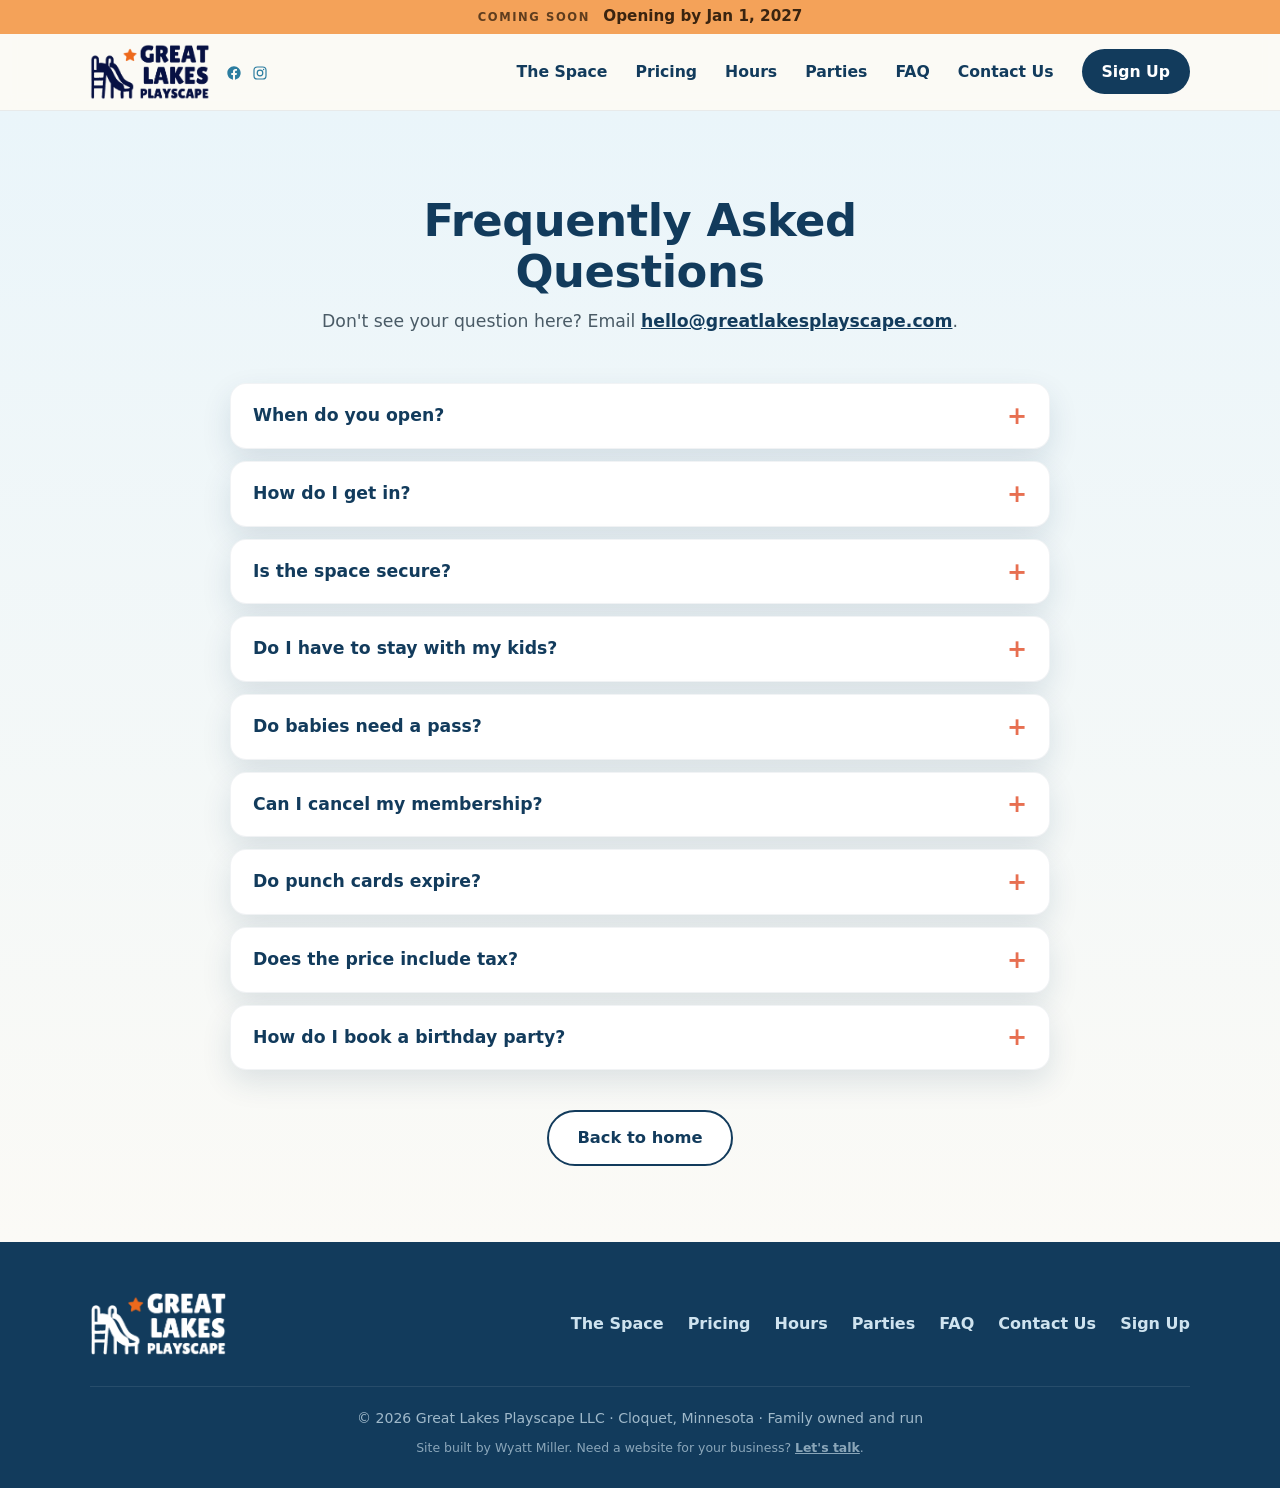
==== faq/index.html @ 1889af56 "Rename FAQ heading to Frequently Asked Questions and drop the label" ====
<!DOCTYPE html>
<html lang="en">
<head>
<meta charset="UTF-8">
<meta name="viewport" content="width=device-width, initial-scale=1.0">
<title>FAQ | Great Lakes Playscape, Cloquet MN</title>
<meta name="description" content="Common questions about Great Lakes Playscape in Cloquet, MN: hours, memberships, day passes, waivers and parties.">

<link rel="icon" type="image/png" sizes="32x32" href="../images/favicon-32.png?v=2">
<link rel="icon" type="image/png" sizes="16x16" href="../images/favicon-16.png?v=2">
<link rel="apple-touch-icon" href="../images/apple-touch-icon.png?v=2">

<meta property="og:type" content="website">
<meta property="og:title" content="FAQ | Great Lakes Playscape">
<meta property="og:description" content="Common questions about Great Lakes Playscape in Cloquet, MN.">
<meta property="og:image" content="https://greatlakesplayscape.com/images/og-image.png">
<meta property="og:url" content="https://greatlakesplayscape.com/faq/">

<link rel="stylesheet" href="../styles.css?v=20261122d">
</head>
<body>

<!-- ============ HEADER ============ -->
<header>
  <div class="opening-bar"><span>Coming soon</span> Opening by Jan 1, 2027</div>
  <div class="wrap nav">
    <div class="brand-group">
      <a href="../" class="brand">
        <img class="logo" src="../images/logo.png" alt="Great Lakes Playscape" width="586" height="274">
      </a>
      <div class="header-social" aria-label="Follow us on social media">
        <a href="https://www.facebook.com/share/1ABTPfkHhx/" aria-label="Facebook" target="_blank" rel="noopener">
          <svg viewBox="0 0 24 24" width="16" height="16" fill="currentColor" aria-hidden="true"><path d="M22 12.06C22 6.5 17.52 2 12 2S2 6.5 2 12.06c0 5.02 3.66 9.18 8.44 9.94v-7.03H7.9v-2.91h2.54V9.85c0-2.51 1.49-3.9 3.77-3.9 1.09 0 2.24.2 2.24.2v2.46h-1.26c-1.24 0-1.63.77-1.63 1.56v1.88h2.78l-.44 2.91h-2.34V22c4.78-.76 8.44-4.92 8.44-9.94Z"/></svg>
        </a>
        <a href="https://www.instagram.com/greatlakesplayscape/" aria-label="Instagram" target="_blank" rel="noopener">
          <svg viewBox="0 0 24 24" width="16" height="16" fill="none" stroke="currentColor" stroke-width="1.8" aria-hidden="true"><rect x="3" y="3" width="18" height="18" rx="5"/><circle cx="12" cy="12" r="4.2"/><circle cx="17.4" cy="6.6" r="1.1" fill="currentColor" stroke="none"/></svg>
        </a>
      </div>
    </div>
    <nav class="nav-links" id="navLinks">
      <a href="../#play">The Space</a>
      <a href="../#pricing">Pricing</a>
      <a href="../#hours">Hours</a>
      <a href="../parties/">Parties</a>
      <a href="./" aria-current="page">FAQ</a>
      <a href="../#visit">Contact Us</a>
      <a href="../#join" class="cta">Sign Up</a>
    </nav>
    <button class="nav-toggle" id="navToggle" aria-label="Menu">☰</button>
  </div>
</header>

<!-- ============ FAQ ============ -->
<!-- Placeholder: answers below only use details already on the site. Add, edit or remove questions as needed. -->
<section id="faq">
  <div class="wrap faq-wrap">
    <div class="section-head">
      <h1>Frequently Asked Questions</h1>
      <p>Don't see your question here? Email <a href="mailto:hello@greatlakesplayscape.com">hello@greatlakesplayscape.com</a>.</p>
    </div>

    <div class="faq-list">
      <details>
        <summary>When do you open?</summary>
        <p>We're opening by January 1, 2027. Once we're open, hours are 8 AM to 8 PM every day.</p>
      </details>
      <details>
        <summary>How do I get in?</summary>
        <p>Sign up online, sign the waiver, and pay for a membership or pass. Then you unlock the front door with the GymMaster app.</p>
      </details>
      <details>
        <summary>Is the space secure?</summary>
        <p>Yes. The front door stays locked, and only people who have signed our waiver and paid for a membership or pass can unlock it with the GymMaster app. Door access is just for your household, and the space has high-end security cameras. Every kid also has to be with a parent or guardian the whole time, and one adult can bring up to four kids.</p>
      </details>
      <details>
        <summary>Do I have to stay with my kids?</summary>
        <p>Yes. A parent or guardian has to supervise their kids the whole time.</p>
      </details>
      <details>
        <summary>Do babies need a pass?</summary>
        <p>Infants under 1 play free with a paid sibling.</p>
      </details>
      <details>
        <summary>Can I cancel my membership?</summary>
        <p>Yes, anytime. Cancel in the GymMaster app or member portal, or email us. It ends at the end of your current billing period.</p>
      </details>
      <details>
        <summary>Do punch cards expire?</summary>
        <p>No. Punch card visits never expire.</p>
      </details>
      <details>
        <summary>Does the price include tax?</summary>
        <p>Yes. All prices on the site include sales tax.</p>
      </details>
      <details>
        <summary>How do I book a birthday party?</summary>
        <p>Email <a href="mailto:hello@greatlakesplayscape.com">hello@greatlakesplayscape.com</a> to check dates and book. See the <a href="../parties/">party packages</a> for what's included.</p>
      </details>
    </div>

    <div class="party-back">
      <a href="../" class="btn btn-outline">Back to home</a>
    </div>
  </div>
</section>

<!-- ============ FOOTER ============ -->
<footer>
  <div class="wrap">
    <div class="foot-grid">
      <div class="foot-brand">
        <img src="../images/logo-white.png" alt="Great Lakes Playscape" width="586" height="274">
      </div>
      <div class="foot-links">
        <a href="../#play">The Space</a>
        <a href="../#pricing">Pricing</a>
        <a href="../#hours">Hours</a>
        <a href="../parties/">Parties</a>
        <a href="./">FAQ</a>
        <a href="../#visit">Contact Us</a>
        <a href="../#join">Sign Up</a>
      </div>
    </div>
    <div class="foot-bottom">
      © 2026 Great Lakes Playscape LLC · Cloquet, Minnesota · Family owned and run
      <div class="foot-credit">Site built by Wyatt Miller. Need a website for your business? <a href="mailto:wyattmiller19@gmail.com">Let's talk</a>.</div>
    </div>
  </div>
</footer>

<script src="../script.js"></script>
</body>
</html>
---- styles.css ----
/* ---------- Design tokens ---------- */
:root{
  --deep:#123B5C;      /* Lake Superior deep blue */
  --wave:#2C7DA0;      /* mid lake blue */
  --sky:#A9D6E5;       /* pale sky */
  --sand:#F2E8CF;      /* beach sand */
  --sun:#F4A259;       /* warm sun / play orange */
  --coral:#E76F51;     /* playful accent */
  --leaf:#5B8C5A;      /* pine green */
  --ink:#1C2B36;       /* text */
  --paper:#FBFAF6;     /* background */
  --white:#ffffff;
  --radius:22px;
  --shadow:0 12px 30px rgba(18,59,92,0.12);
  --font:'Trebuchet MS','Segoe UI',system-ui,-apple-system,sans-serif;
}
*{box-sizing:border-box;margin:0;padding:0}
html{scroll-behavior:smooth}
body{font-family:var(--font);color:var(--ink);background:var(--paper);line-height:1.6;-webkit-font-smoothing:antialiased}
h1,h2,h3{line-height:1.15;font-weight:800;letter-spacing:-0.01em}
a{color:inherit}
img{max-width:100%;display:block}
.wrap{width:min(1100px,92%);margin-inline:auto}
.btn{display:inline-block;padding:15px 30px;border-radius:999px;font-weight:800;text-decoration:none;transition:transform .15s ease,box-shadow .15s ease;font-size:1.02rem;border:none;cursor:pointer}
.btn:hover{transform:translateY(-2px)}
.btn-sun{background:var(--sun);color:#3a2410;box-shadow:0 8px 20px rgba(244,162,89,.4)}
.btn-coral{background:var(--coral);color:#fff;box-shadow:0 8px 20px rgba(231,111,81,.4)}
.btn-outline{background:#fff;color:var(--deep);border:2px solid var(--deep);padding:13px 28px}
.btn-ghost{background:transparent;color:#fff;border:2px solid rgba(255,255,255,.7)}
.eyebrow{text-transform:uppercase;letter-spacing:.18em;font-size:.8rem;font-weight:800;color:var(--wave)}

/* ---------- Header ---------- */
header{position:sticky;top:0;z-index:50;background:rgba(251,250,246,.9);backdrop-filter:blur(8px);border-bottom:1px solid rgba(18,59,92,.08)}
.opening-bar{background:var(--sun);color:#3a2410;text-align:center;font-weight:800;font-size:.95rem;padding:7px 12px;line-height:1.3}
.opening-bar span{text-transform:uppercase;letter-spacing:.14em;font-size:.72rem;margin-right:8px;opacity:.8}
.nav{display:flex;align-items:center;justify-content:space-between;padding:10px 0}
.brand-group{display:flex;align-items:center;gap:16px}
.brand{display:flex;align-items:center;gap:12px;font-weight:800;font-size:1.15rem;color:var(--deep);text-decoration:none}
.brand .logo{height:56px;width:auto;flex:none}
.header-social{display:flex;gap:10px;margin-top:3px}
.header-social a{color:var(--wave);display:flex}
.header-social a:hover{color:var(--deep)}
.nav-links{display:flex;gap:28px;align-items:center}
.nav-links a{text-decoration:none;font-weight:700;color:var(--deep);font-size:.98rem}
.nav-links a.cta{background:var(--deep);color:#fff;padding:10px 20px;border-radius:999px}
.nav-toggle{display:none;background:none;border:none;font-size:1.6rem;color:var(--deep);cursor:pointer}
@media(max-width:1080px){
  .nav-links{display:none}
  .nav-toggle{display:block}
  .nav-links.open{display:flex;position:absolute;top:100%;margin-top:6px;right:4%;left:4%;flex-direction:column;background:#fff;padding:18px;border-radius:18px;box-shadow:var(--shadow);gap:16px}
}

/* ---------- Hero ---------- */
.hero{position:relative;background:linear-gradient(160deg,rgba(18,59,92,.78),rgba(44,125,160,.6) 70%,rgba(58,148,184,.55)),url(images/photos/hero.jpg) center 60%/cover;color:#fff;overflow:hidden;padding:70px 0 130px}
.hero .wrap{position:relative;z-index:2}
.hero-grid{display:grid;grid-template-columns:minmax(0,1fr) auto;gap:48px;align-items:center}
.hero-main{max-width:720px}
.hero-hours{background:rgba(255,255,255,.14);border:1px solid rgba(255,255,255,.35);backdrop-filter:blur(6px);border-radius:var(--radius);padding:24px 28px;text-align:center;min-width:240px;max-width:280px;scroll-margin-top:100px}
.hero-hours-label{text-transform:uppercase;letter-spacing:.18em;font-size:.78rem;font-weight:800;color:var(--sky)}
.hero-hours-days{font-weight:800;font-size:1.05rem;margin-top:8px}
.hero-hours-time{font-size:2rem;font-weight:800;line-height:1.15;color:var(--sun);margin:2px 0 10px}
.hero-hours p{font-size:.92rem;opacity:.9;margin:0}
@media(max-width:860px){
  .hero-grid{grid-template-columns:1fr;gap:32px}
  .hero-hours{max-width:none;justify-self:stretch}
}
.hero .eyebrow{color:var(--sky)}
.hero h1{font-size:clamp(2.3rem,6vw,3.9rem);margin:14px 0 18px}
.hero p.lede{font-size:1.2rem;max-width:560px;opacity:.95}
.hero .cta-row{margin-top:32px;display:flex;gap:14px;flex-wrap:wrap}
.badge{display:inline-flex;align-items:center;gap:8px;background:rgba(255,255,255,.15);border:1px solid rgba(255,255,255,.3);padding:8px 16px;border-radius:999px;font-weight:700;font-size:.9rem}
/* waves at bottom of hero */
.hero .waves{position:absolute;bottom:-1px;left:0;width:100%;z-index:1;line-height:0}
/* floating shapes */
.float{position:absolute;border-radius:50%;opacity:.18;z-index:1}
.float.a{width:180px;height:180px;background:var(--sun);top:-40px;right:-30px}
.float.b{width:120px;height:120px;background:var(--coral);top:120px;right:120px;opacity:.14}
.float.c{width:90px;height:90px;background:var(--sky);bottom:130px;left:-20px;opacity:.2}

/* ---------- Sections ---------- */
section{padding:76px 0}

/* ---------- Sale ---------- */
.badge-sale{color:#fff;text-decoration:none;background:var(--coral);border-color:var(--coral);box-shadow:0 6px 18px rgba(231,111,81,.35)}
.badge-sale:hover{filter:brightness(1.06)}
#sale{padding:40px 0 10px}
.sale-card{display:grid;grid-template-columns:1fr;gap:32px;align-items:center;background:linear-gradient(135deg,var(--deep),var(--wave));color:#fff;border-radius:var(--radius);padding:40px;box-shadow:var(--shadow)}
.sale-card:has(.sale-graphic){grid-template-columns:minmax(0,1fr) minmax(0,1.1fr)}
.sale-graphic-link{display:block}
.sale-graphic{width:100%;height:auto;border-radius:16px;box-shadow:0 10px 28px rgba(0,0,0,.25)}
.sale-text .eyebrow{color:var(--sun)}
.sale-text h2{font-size:clamp(2rem,4vw,2.8rem);margin:8px 0 12px}
.sale-text p{font-size:1.1rem;opacity:.95;margin-bottom:22px;max-width:560px}
.sale-text p.sale-fine{font-size:.9rem;opacity:.8;margin:18px 0 0}
@media(max-width:760px){
  .sale-card,.sale-card:has(.sale-graphic){grid-template-columns:1fr;padding:28px 22px}
}
.section-head{text-align:center;max-width:640px;margin:0 auto 48px}
.section-head h2{font-size:clamp(1.8rem,4vw,2.6rem);color:var(--deep);margin:10px 0}
.section-head p{color:#4a5b66;font-size:1.08rem}

/* Features */
.features{display:grid;grid-template-columns:repeat(auto-fit,minmax(240px,1fr));gap:24px}
/* Five cards: 3 + 2 on desktop, 2 + 2 + 1 (last one full width) on tablets */
@media(min-width:900px){
  .features{grid-template-columns:repeat(6,1fr)}
  .features .card{grid-column:span 2}
  .features .card:nth-child(n+4){grid-column:span 3}
  .features .card:nth-child(n+4) .card-photo{height:200px}
}
/* Keep the rocking chair's top in frame instead of cropping to the middle */
.card-photo.photo-top{object-position:center 40%}
@media(min-width:600px) and (max-width:899px){
  .features{grid-template-columns:repeat(2,1fr)}
  .features .card:last-child{grid-column:span 2}
}
.card{background:#fff;border-radius:var(--radius);padding:32px 28px;box-shadow:var(--shadow);border:1px solid rgba(18,59,92,.05);transition:transform .18s ease;overflow:hidden}
.card:hover{transform:translateY(-4px)}
.card-photo{width:calc(100% + 56px);max-width:none;height:150px;object-fit:cover;display:block;margin:-32px -28px 18px -28px}
.card h3{font-size:1.25rem;color:var(--deep);margin-bottom:8px}
.card p{color:#51616c}
.card-link{display:inline-block;margin-top:14px;padding:9px 18px;border-radius:999px;background:var(--coral);color:#fff;font-weight:800;font-size:.92rem;text-decoration:none;transition:transform .15s ease}
.card-link:hover{transform:translateY(-2px)}
#parties{scroll-margin-top:70px}

/* About / Our Story */
.about-flex{max-width:760px;text-align:center}
.about-flex h2{color:var(--deep);font-size:clamp(1.8rem,4vw,2.4rem);margin:10px 0 14px}
.about-flex p{color:#4a5b66;font-size:1.08rem}

/* Pricing */
#pricing{background:linear-gradient(180deg,var(--sand),#f7f1e0)}
.price-grid{display:grid;grid-template-columns:repeat(auto-fit,minmax(260px,1fr));gap:26px;align-items:stretch}
.price-card{background:#fff;border-radius:var(--radius);padding:34px 30px;box-shadow:var(--shadow);display:flex;flex-direction:column;position:relative;border:2px solid transparent}
.price-card.featured{border-color:var(--sun)}
.price-card .tag{position:absolute;top:-14px;left:50%;transform:translateX(-50%);background:var(--sun);color:#3a2410;font-weight:800;font-size:.78rem;padding:6px 16px;border-radius:999px;text-transform:uppercase;letter-spacing:.05em}
.price-card h3{color:var(--deep);font-size:1.4rem;margin-bottom:6px}
.price-card .sub{color:#7a8892;font-size:.95rem;margin-bottom:18px}
.price-list{list-style:none;display:flex;flex-direction:column;gap:12px;margin-bottom:8px}
.price-list li{display:flex;justify-content:space-between;align-items:baseline;padding-bottom:12px;border-bottom:1px dashed rgba(18,59,92,.14)}
.price-list li:last-child{border-bottom:none}
.price-list .amt{font-weight:800;color:var(--coral);font-size:1.15rem;white-space:nowrap}
.price-fine{margin-top:auto;padding-top:14px;color:#7a8892;font-size:.88rem;line-height:1.5}
.price-cta{text-align:center;margin-top:22px;scroll-margin-top:100px}
.price-cta-row{display:flex;gap:14px;justify-content:center;flex-wrap:wrap}
.price-cta p{color:#7a8892;font-size:.88rem;margin:12px auto 0;max-width:460px}
.price-note{text-align:center;color:#7a8892;margin-top:26px;font-size:.95rem}


/* Parties band */
#parties{background:linear-gradient(160deg,#D6ECF6,#BFE0EE);color:var(--deep)}
.party-flex{display:grid;grid-template-columns:1.2fr 1fr;gap:40px;align-items:center}
.party-flex h2,.party-flex h1{font-size:clamp(1.8rem,4vw,2.6rem)}
.party-back{text-align:center;margin-top:40px}
.party-flex p{font-size:1.1rem;color:#34505f;margin:14px 0 24px}
.party-card{background:#fff;border-radius:var(--radius);padding:30px;box-shadow:var(--shadow)}
.party-photo{width:100%;height:170px;object-fit:cover;display:block;border-radius:14px;margin-bottom:20px}
.party-card .row{display:grid;grid-template-columns:1fr auto auto;gap:18px;align-items:baseline;padding:12px 0;border-bottom:1px solid rgba(18,59,92,.12);font-weight:700}
.party-card .row span:not(:first-child){text-align:right;min-width:4.5em}
.party-card .row small{display:block;font-weight:600;font-size:.82rem;color:#5b6f7b}
.party-card .row-head{padding-top:0;font-size:.8rem;text-transform:uppercase;letter-spacing:.08em;color:var(--wave)}
.party-card .row:last-child{border-bottom:none}
.party-ctas{display:flex;gap:12px;flex-wrap:wrap}
.party-flex .party-fine{font-size:.92rem;color:#4a6371;margin:18px 0 0}
.party-fine a{color:var(--deep);font-weight:700}
.party-packages{display:grid;grid-template-columns:1fr 1fr;gap:24px;margin-top:40px}
.package{background:#fff;border-radius:var(--radius);padding:26px 28px;box-shadow:var(--shadow);color:var(--ink)}
.package h3{font-size:1.35rem;color:var(--deep)}
.package .package-sub{display:inline-block;margin:6px 0 14px;background:var(--sky);color:var(--deep);font-weight:800;font-size:.9rem;padding:3px 12px;border-radius:999px}
.package ul{list-style:none;display:grid;gap:8px}
.package li{position:relative;padding-left:24px}
.package li::before{content:"★";position:absolute;left:0;color:var(--sun)}
@media(max-width:720px){.party-flex,.party-packages{grid-template-columns:1fr}}

/* Visit / location */
.visit-grid{display:grid;grid-template-columns:1fr 1fr;gap:40px;align-items:center}
.visit-grid h2{color:var(--deep);font-size:clamp(1.8rem,4vw,2.4rem);margin-bottom:16px}
.visit-info{list-style:none;display:flex;flex-direction:column;gap:16px}
.visit-info li{display:flex;gap:14px;align-items:flex-start}
.visit-info .ico{font-size:1.4rem;flex:none;width:40px;height:40px;background:var(--sky);border-radius:12px;display:grid;place-items:center}
.visit-info strong{color:var(--deep);display:block}
/* Contact links under "Get in touch": one per line, each with its own small icon */
.visit-info .visit-contacts{list-style:none;display:flex;flex-direction:column;gap:6px;margin-top:2px}
.visit-info .visit-contacts li{display:block}
.visit-contacts a{display:inline-flex;align-items:center;gap:8px}
.visit-contacts svg{flex:none}
.map-card{background:#fff;border-radius:var(--radius);box-shadow:var(--shadow);overflow:hidden;height:320px;border:1px solid rgba(18,59,92,.06)}
.map-card iframe{display:block}
@media(max-width:720px){.visit-grid{grid-template-columns:1fr}}

/* Footer */
footer{background:var(--deep);color:#cfe3ef;padding:50px 0 30px}
.foot-grid{display:flex;justify-content:space-between;gap:30px;flex-wrap:wrap;align-items:center}
.foot-brand{display:flex;align-items:center}
.foot-brand img{height:64px;width:auto}
.foot-links{display:flex;gap:24px;flex-wrap:wrap}
.foot-links a{text-decoration:none;color:#cfe3ef;font-weight:600}
.foot-links a:hover{color:#fff}
.foot-bottom{margin-top:30px;padding-top:20px;border-top:1px solid rgba(255,255,255,.12);font-size:.88rem;opacity:.75;text-align:center}
.foot-credit{margin-top:8px;font-size:.78rem;opacity:.85}
.foot-credit a{color:#cfe3ef;font-weight:600}
.foot-credit a:hover{color:#fff}

/* ---------- Gift voucher page (/gift) ---------- */
.gift-home-link{font-weight:700;color:var(--deep);text-decoration:none}
.gift-home-link:hover{text-decoration:underline}
.gift-hero{background:linear-gradient(160deg,var(--deep),var(--wave));color:#fff;text-align:center;padding:64px 0 56px}
.gift-hero .eyebrow{color:var(--sky)}
.gift-hero h1{font-size:clamp(2rem,5vw,3rem);margin:12px auto 14px;max-width:720px}
.gift-hero p{font-size:1.15rem;opacity:.95;max-width:560px;margin-inline:auto}

.gift-steps{list-style:none;display:grid;grid-template-columns:repeat(auto-fit,minmax(240px,1fr));gap:24px;margin-bottom:56px}
.gift-steps li{display:flex;gap:16px;align-items:flex-start;background:#fff;border-radius:var(--radius);padding:26px 24px;box-shadow:var(--shadow)}
.step-num{flex:none;width:40px;height:40px;border-radius:50%;background:var(--sun);color:#3a2410;font-weight:800;display:grid;place-items:center;font-size:1.1rem}
.gift-steps h2{font-size:1.2rem;color:var(--deep);margin-bottom:6px}
.gift-steps p{color:#51616c}

.gift-redeem{text-align:center}
.gift-redeem > h2{color:var(--deep);font-size:clamp(1.6rem,4vw,2.2rem);margin-bottom:24px}
.gift-redeem-grid{display:grid;grid-template-columns:repeat(auto-fit,minmax(260px,1fr));gap:24px;text-align:left}
.gift-redeem-card{background:#fff;border-radius:var(--radius);padding:30px 28px;box-shadow:var(--shadow);display:flex;flex-direction:column;gap:10px}
.gift-redeem-card h3{color:var(--deep);font-size:1.3rem}
.gift-redeem-sub{color:var(--coral);font-weight:800}
.gift-redeem-card p{color:#51616c}
.gift-redeem-card .btn{margin-top:auto;align-self:flex-start}
.gift-fine{color:#7a8892;font-size:.95rem;margin-top:24px}

.gift-print-section{background:linear-gradient(180deg,var(--sand),#f7f1e0)}
.gift-card{max-width:560px;margin:0 auto;background:#fff;border:3px dashed var(--sun);border-radius:var(--radius);padding:34px 32px;text-align:center}
.gift-card-logo{height:72px;width:auto;margin:0 auto 10px}
.gift-card-kicker{text-transform:uppercase;letter-spacing:.18em;font-size:.8rem;font-weight:800;color:var(--coral)}
.gift-card-title{font-size:1.5rem;font-weight:800;color:var(--deep);margin:4px 0 22px}
.gift-card-fields{display:flex;flex-direction:column;gap:18px;text-align:left;margin-bottom:22px}
.gift-card-field{display:flex;align-items:flex-end;gap:10px;font-weight:700;color:var(--deep)}
.gift-card-field span:first-child{flex:none}
.gift-card-field .line{flex:1;border-bottom:2px solid rgba(18,59,92,.35);height:1.4em}
.gift-card-redeem{background:var(--paper);border-radius:14px;padding:14px 16px;color:var(--ink);font-size:.95rem}
.gift-card-foot{margin-top:16px;color:#7a8892;font-size:.82rem}
.gift-print-row{text-align:center;margin-top:26px}

/* Printing from /gift prints only the gift card */
@media print{
  .gift-page header,.gift-page .gift-hero,.gift-page .gift-steps-section,.gift-page footer,
  .gift-page .gift-print-section .section-head,.gift-page .gift-print-row{display:none}
  .gift-page .gift-print-section{background:none;padding:0}
  .gift-page .gift-card{border-color:#999;box-shadow:none}
}

/* ---------- FAQ page ---------- */
#faq{background:linear-gradient(180deg,#EAF5FA,var(--paper))}
.faq-wrap{max-width:820px}
#faq .section-head h1{font-size:clamp(2rem,5vw,2.8rem);color:var(--deep);margin:8px 0 10px}
#faq .section-head a{color:var(--deep);font-weight:700}
.faq-list{display:grid;gap:12px;margin-top:28px}
.faq-list details{background:#fff;border-radius:16px;box-shadow:var(--shadow);border:1px solid rgba(18,59,92,.06)}
.faq-list summary{cursor:pointer;list-style:none;padding:18px 52px 18px 22px;font-weight:800;color:var(--deep);font-size:1.08rem;position:relative}
.faq-list summary::-webkit-details-marker{display:none}
.faq-list summary::after{content:"+";position:absolute;right:22px;top:50%;transform:translateY(-50%);font-size:1.5rem;color:var(--coral);line-height:1}
.faq-list details[open] summary::after{content:"\2212"}
.faq-list details p{padding:0 22px 20px;color:#51616c}
.faq-list details p a{color:var(--deep);font-weight:700}
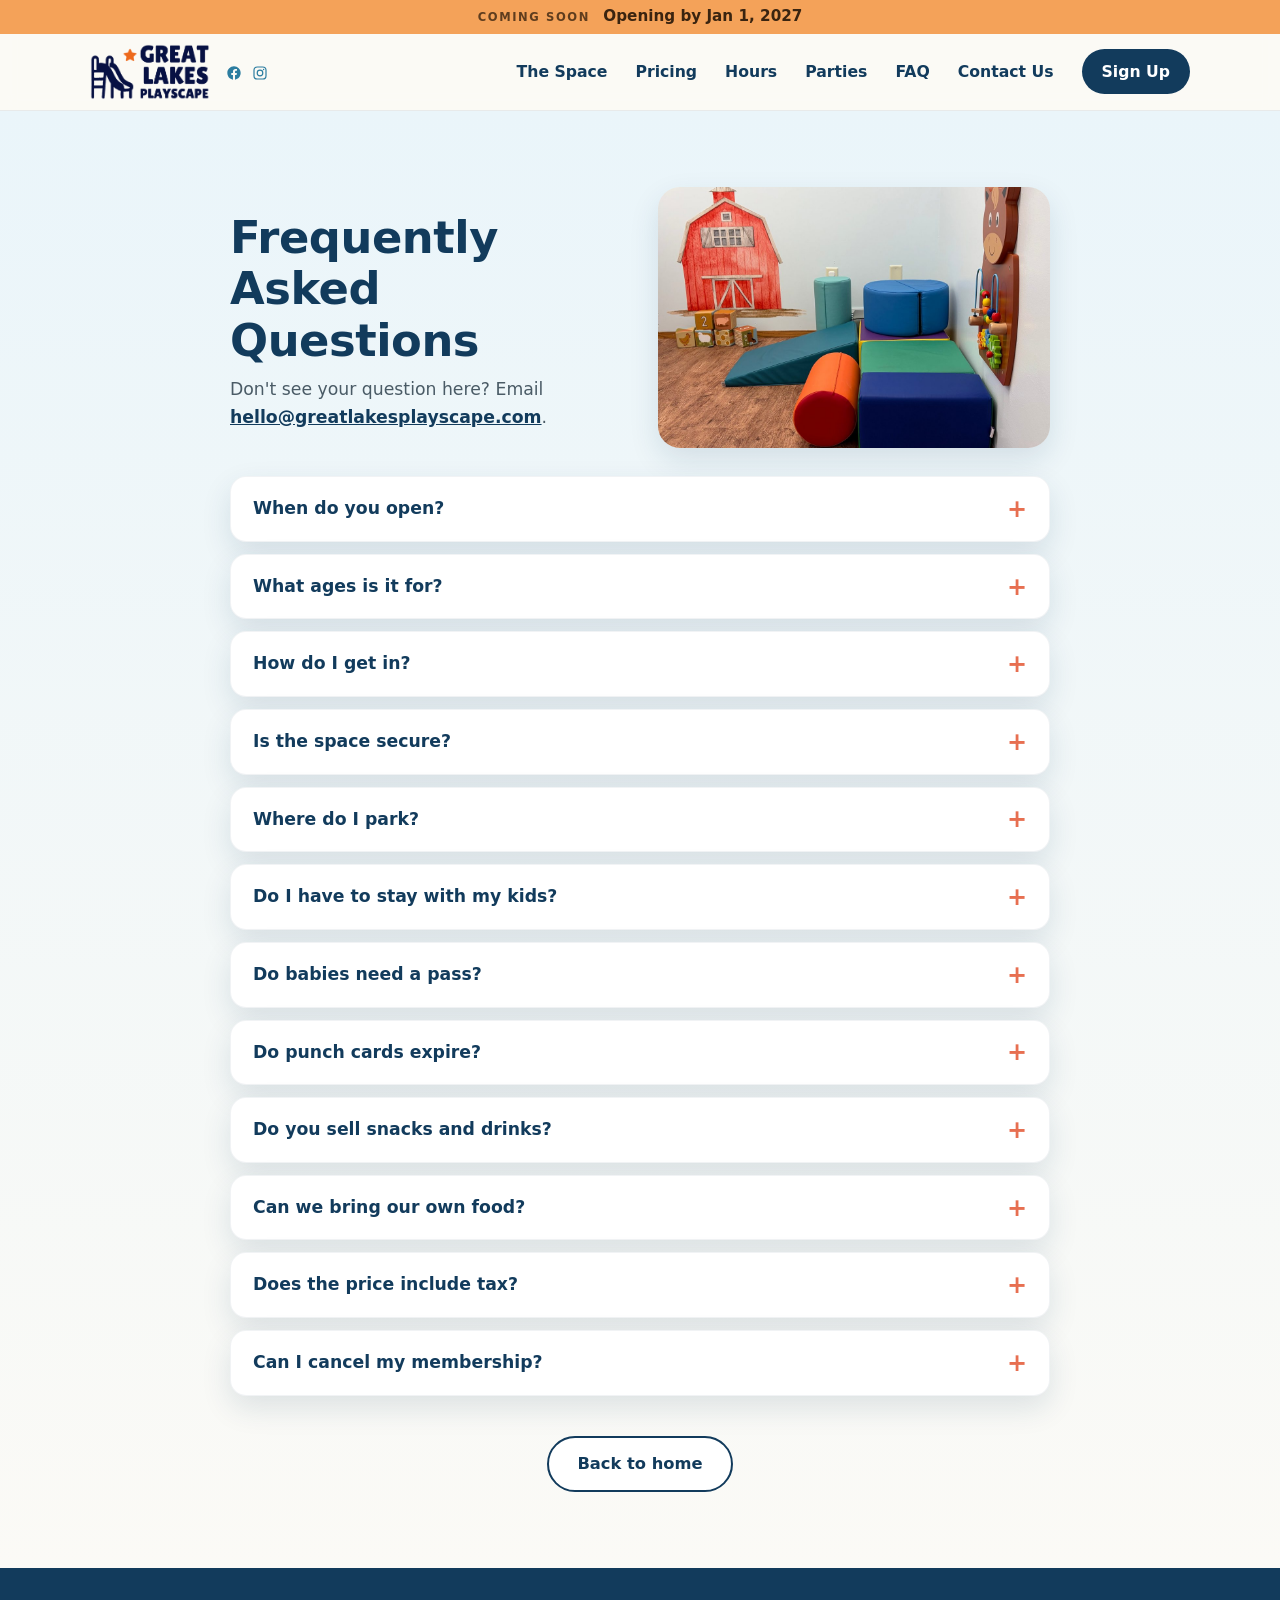
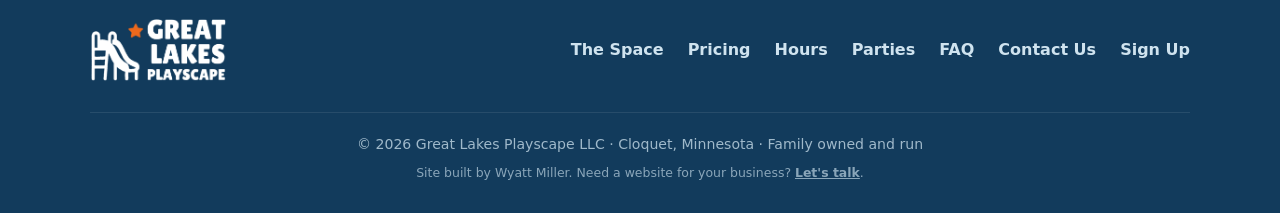
==== commit 7e1b915a: "FAQ: soft play photo, new questions, reorder - Soft play photo beside the heading (stacks on phones)" ====
--- a/faq/index.html
+++ b/faq/index.html
@@ -4,7 +4,7 @@
 <meta charset="UTF-8">
 <meta name="viewport" content="width=device-width, initial-scale=1.0">
 <title>FAQ | Great Lakes Playscape, Cloquet MN</title>
-<meta name="description" content="Common questions about Great Lakes Playscape in Cloquet, MN: hours, memberships, day passes, waivers and parties.">
+<meta name="description" content="Common questions about Great Lakes Playscape in Cloquet, MN: hours, memberships, day passes, parking, snacks and more.">
 
 <link rel="icon" type="image/png" sizes="32x32" href="../images/favicon-32.png?v=2">
 <link rel="icon" type="image/png" sizes="16x16" href="../images/favicon-16.png?v=2">
@@ -16,7 +16,7 @@
 <meta property="og:image" content="https://greatlakesplayscape.com/images/og-image.png">
 <meta property="og:url" content="https://greatlakesplayscape.com/faq/">
 
-<link rel="stylesheet" href="../styles.css?v=20261122d">
+<link rel="stylesheet" href="../styles.css?v=20261122j">
 </head>
 <body>
 
@@ -40,7 +40,7 @@
     <nav class="nav-links" id="navLinks">
       <a href="../#play">The Space</a>
       <a href="../#pricing">Pricing</a>
-      <a href="../#hours">Hours</a>
+      <a href="../#visit">Hours</a>
       <a href="../parties/">Parties</a>
       <a href="./" aria-current="page">FAQ</a>
       <a href="../#visit">Contact Us</a>
@@ -51,18 +51,24 @@
 </header>
 
 <!-- ============ FAQ ============ -->
-<!-- Placeholder: answers below only use details already on the site. Add, edit or remove questions as needed. -->
 <section id="faq">
   <div class="wrap faq-wrap">
-    <div class="section-head">
-      <h1>Frequently Asked Questions</h1>
-      <p>Don't see your question here? Email <a href="mailto:hello@greatlakesplayscape.com">hello@greatlakesplayscape.com</a>.</p>
+    <div class="faq-top">
+      <div class="section-head">
+        <h1>Frequently Asked Questions</h1>
+        <p>Don't see your question here? Email <a href="mailto:hello@greatlakesplayscape.com">hello@greatlakesplayscape.com</a>.</p>
+      </div>
+      <img class="faq-photo" src="../images/photos/soft-play.jpg" alt="Soft play corner with foam blocks, a ramp, a barn wall mural, animal blocks and a horse activity board" width="1200" height="900">
     </div>
 
     <div class="faq-list">
       <details>
         <summary>When do you open?</summary>
         <p>We're opening by January 1, 2027. Once we're open, hours are 8 AM to 8 PM every day.</p>
+      </details>
+      <details>
+        <summary>What ages is it for?</summary>
+        <p>The space is designed for kids ages 0 to 8, but older kids are welcome to play too.</p>
       </details>
       <details>
         <summary>How do I get in?</summary>
@@ -73,6 +79,10 @@
         <p>Yes. The front door stays locked, and only people who have signed our waiver and paid for a membership or pass can unlock it with the GymMaster app. Door access is just for your household, and the space has high-end security cameras. Every kid also has to be with a parent or guardian the whole time, and one adult can bring up to four kids.</p>
       </details>
       <details>
+        <summary>Where do I park?</summary>
+        <p>There's free parking in the lot behind the building and and on the street.</p>
+      </details>
+      <details>
         <summary>Do I have to stay with my kids?</summary>
         <p>Yes. A parent or guardian has to supervise their kids the whole time.</p>
       </details>
@@ -81,20 +91,24 @@
         <p>Infants under 1 play free with a paid sibling.</p>
       </details>
       <details>
-        <summary>Can I cancel my membership?</summary>
-        <p>Yes, anytime. Cancel in the GymMaster app or member portal, or email us. It ends at the end of your current billing period.</p>
+        <summary>Do punch cards expire?</summary>
+        <p>No. Punch card visits never expire.</p>
       </details>
       <details>
-        <summary>Do punch cards expire?</summary>
-        <p>No. Punch card visits never expire.</p>
+        <summary>Do you sell snacks and drinks?</summary>
+        <p>Yes. We have a small menu of drinks and snacks, like juice boxes, milk, smoothies, coffee, fruit snacks and cheese sticks, from $0.50 to $3. Pay through GymMaster or our cash box.</p>
+      </details>
+      <details>
+        <summary>Can we bring our own food?</summary>
+        <p>Yes, you're welcome to bring your own food and drinks. We're a peanut-free facility, so please don't bring anything with peanuts.</p>
       </details>
       <details>
         <summary>Does the price include tax?</summary>
         <p>Yes. All prices on the site include sales tax.</p>
       </details>
       <details>
-        <summary>How do I book a birthday party?</summary>
-        <p>Email <a href="mailto:hello@greatlakesplayscape.com">hello@greatlakesplayscape.com</a> to check dates and book. See the <a href="../parties/">party packages</a> for what's included.</p>
+        <summary>Can I cancel my membership?</summary>
+        <p>Yes, anytime. Cancel in the GymMaster app or member portal, or email us. It ends at the end of your current billing period.</p>
       </details>
     </div>
 
@@ -114,7 +128,7 @@
       <div class="foot-links">
         <a href="../#play">The Space</a>
         <a href="../#pricing">Pricing</a>
-        <a href="../#hours">Hours</a>
+        <a href="../#visit">Hours</a>
         <a href="../parties/">Parties</a>
         <a href="./">FAQ</a>
         <a href="../#visit">Contact Us</a>
--- a/styles.css
+++ b/styles.css
@@ -106,10 +106,11 @@
   .features{grid-template-columns:repeat(6,1fr)}
   .features .card{grid-column:span 2}
   .features .card:nth-child(n+4){grid-column:span 3}
-  .features .card:nth-child(n+4) .card-photo{height:200px}
-}
-/* Keep the rocking chair's top in frame instead of cropping to the middle */
-.card-photo.photo-top{object-position:center 40%}
+  /* Wider bottom-row cards show their photos uncropped (the photos are 1200x650) */
+  .features .card:nth-child(n+4) .card-photo{height:auto;aspect-ratio:1200/650}
+}
+/* Babies and Toddlers photo is shown whole at every size so the room doesn't get cut off */
+.card-photo.photo-full{height:auto;aspect-ratio:1200/650}
 @media(min-width:600px) and (max-width:899px){
   .features{grid-template-columns:repeat(2,1fr)}
   .features .card:last-child{grid-column:span 2}
@@ -152,9 +153,10 @@
 .party-flex{display:grid;grid-template-columns:1.2fr 1fr;gap:40px;align-items:center}
 .party-flex h2,.party-flex h1{font-size:clamp(1.8rem,4vw,2.6rem)}
 .party-back{text-align:center;margin-top:40px}
+.not-found-links{display:flex;flex-wrap:wrap;gap:12px;justify-content:center}
 .party-flex p{font-size:1.1rem;color:#34505f;margin:14px 0 24px}
 .party-card{background:#fff;border-radius:var(--radius);padding:30px;box-shadow:var(--shadow)}
-.party-photo{width:100%;height:170px;object-fit:cover;display:block;border-radius:14px;margin-bottom:20px}
+.party-photo{width:100%;height:auto;aspect-ratio:4/3;object-fit:cover;display:block;border-radius:14px;margin-bottom:20px}
 .party-card .row{display:grid;grid-template-columns:1fr auto auto;gap:18px;align-items:baseline;padding:12px 0;border-bottom:1px solid rgba(18,59,92,.12);font-weight:700}
 .party-card .row span:not(:first-child){text-align:right;min-width:4.5em}
 .party-card .row small{display:block;font-weight:600;font-size:.82rem;color:#5b6f7b}
@@ -251,6 +253,14 @@
 .faq-wrap{max-width:820px}
 #faq .section-head h1{font-size:clamp(2rem,5vw,2.8rem);color:var(--deep);margin:8px 0 10px}
 #faq .section-head a{color:var(--deep);font-weight:700}
+/* Heading on the left, photo on the right; stacks on phones */
+.faq-top{display:grid;grid-template-columns:1fr 1fr;gap:36px;align-items:center}
+.faq-top .section-head{text-align:left;margin:0}
+.faq-photo{display:block;width:100%;height:auto;aspect-ratio:3/2;object-fit:cover;object-position:center 60%;border-radius:var(--radius);box-shadow:var(--shadow)}
+@media(max-width:720px){
+  .faq-top{grid-template-columns:1fr;gap:24px}
+  .faq-top .section-head{text-align:center}
+}
 .faq-list{display:grid;gap:12px;margin-top:28px}
 .faq-list details{background:#fff;border-radius:16px;box-shadow:var(--shadow);border:1px solid rgba(18,59,92,.06)}
 .faq-list summary{cursor:pointer;list-style:none;padding:18px 52px 18px 22px;font-weight:800;color:var(--deep);font-size:1.08rem;position:relative}
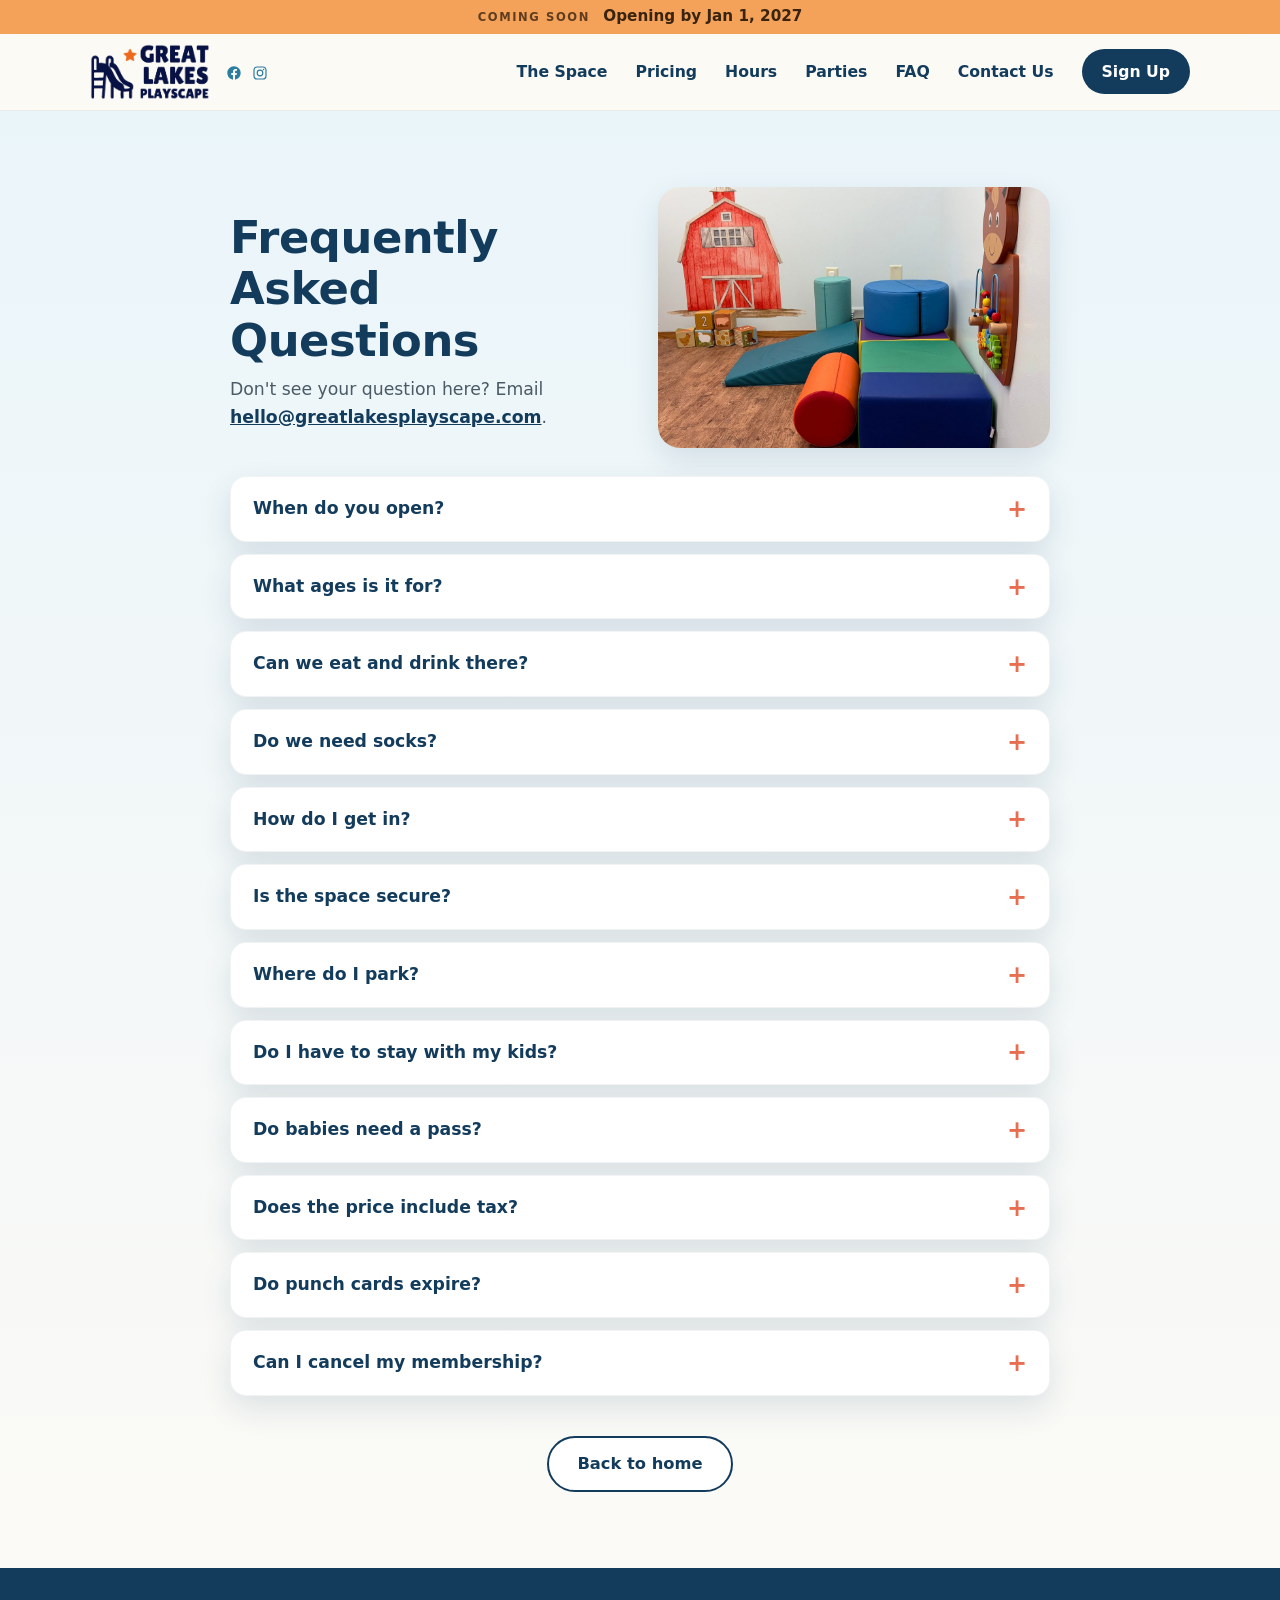
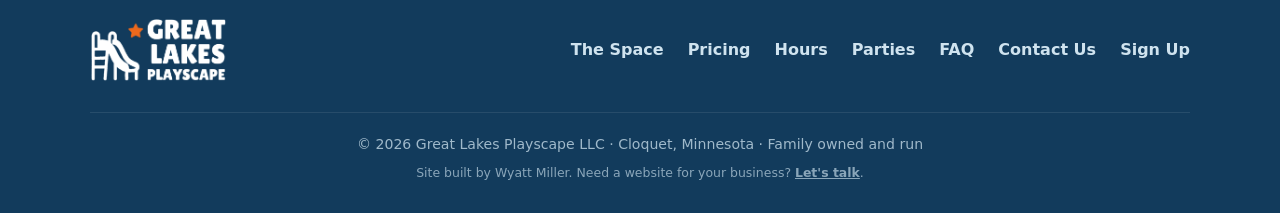
==== commit 8fe218ff: "FAQ and parties page updates, typo fixes - FAQ: combined food question, socks, key fobs, new order -" ====
--- a/faq/index.html
+++ b/faq/index.html
@@ -71,8 +71,16 @@
         <p>The space is designed for kids ages 0 to 8, but older kids are welcome to play too.</p>
       </details>
       <details>
+        <summary>Can we eat and drink there?</summary>
+        <p>Yes. We sell drinks and snacks, like juice boxes, milk, smoothies, coffee, fruit snacks and cheese sticks, from $0.50 to $3. Pay through GymMaster or our cash box. You're also welcome to bring your own food and drinks. We're a peanut-free facility, so please don't bring anything with peanuts or other nuts.</p>
+      </details>
+      <details>
+        <summary>Do we need socks?</summary>
+        <p>Yes. Please wear socks or very clean shoes in the play areas. No bare feet, please.</p>
+      </details>
+      <details>
         <summary>How do I get in?</summary>
-        <p>Sign up online, sign the waiver, and pay for a membership or pass. Then you unlock the front door with the GymMaster app.</p>
+        <p>Sign up online, sign the waiver, and pay for a membership or pass. Then you unlock the front door with the GymMaster app. Key fobs are also available upon request.</p>
       </details>
       <details>
         <summary>Is the space secure?</summary>
@@ -80,7 +88,7 @@
       </details>
       <details>
         <summary>Where do I park?</summary>
-        <p>There's free parking in the lot behind the building and and on the street.</p>
+        <p>There's free parking in the lot behind the building and on the street.</p>
       </details>
       <details>
         <summary>Do I have to stay with my kids?</summary>
@@ -91,20 +99,12 @@
         <p>Infants under 1 play free with a paid sibling.</p>
       </details>
       <details>
+        <summary>Does the price include tax?</summary>
+        <p>Yes. All prices on the site include sales tax.</p>
+      </details>
+      <details>
         <summary>Do punch cards expire?</summary>
         <p>No. Punch card visits never expire.</p>
-      </details>
-      <details>
-        <summary>Do you sell snacks and drinks?</summary>
-        <p>Yes. We have a small menu of drinks and snacks, like juice boxes, milk, smoothies, coffee, fruit snacks and cheese sticks, from $0.50 to $3. Pay through GymMaster or our cash box.</p>
-      </details>
-      <details>
-        <summary>Can we bring our own food?</summary>
-        <p>Yes, you're welcome to bring your own food and drinks. We're a peanut-free facility, so please don't bring anything with peanuts.</p>
-      </details>
-      <details>
-        <summary>Does the price include tax?</summary>
-        <p>Yes. All prices on the site include sales tax.</p>
       </details>
       <details>
         <summary>Can I cancel my membership?</summary>
